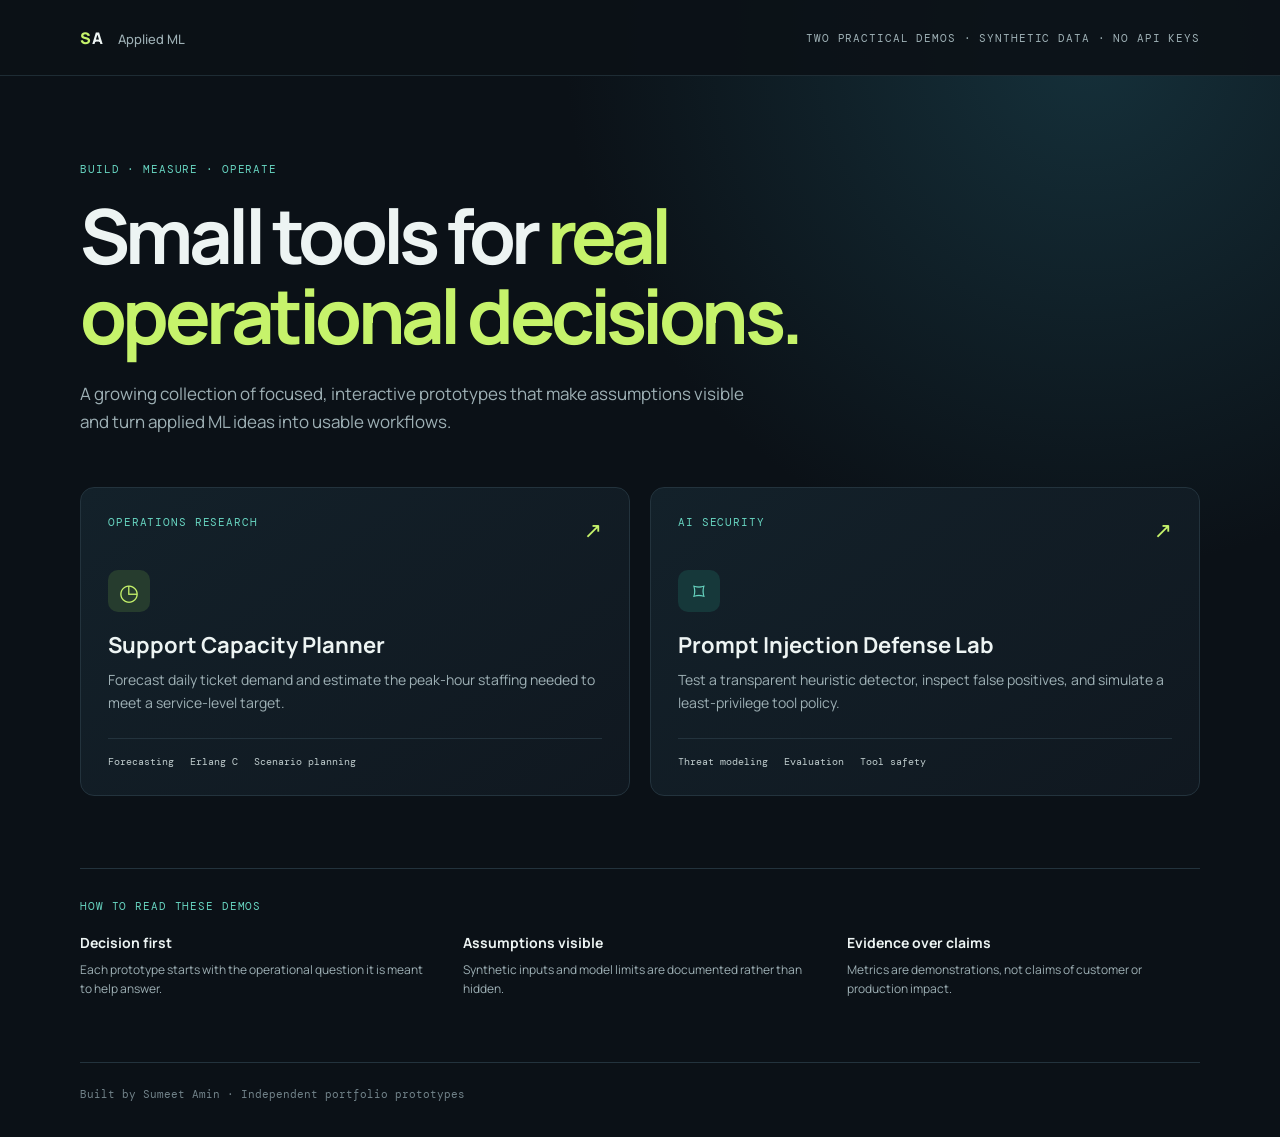
==== index.html @ 82129cc0 "Add support capacity planner and prompt injection lab" ====
<!doctype html>
<html lang="en">
<head>
  <meta charset="utf-8">
  <meta name="viewport" content="width=device-width, initial-scale=1">
  <meta name="description" content="Practical browser-based prototypes for ML operations and AI safety.">
  <title>Applied ML & AI Prototypes</title>
  <link rel="stylesheet" href="styles.css">
</head>
<body>
  <header class="site-header">
    <a class="brand" href="./">SA <span>Applied ML</span></a>
    <span class="header-note">Two practical demos · synthetic data · no API keys</span>
  </header>
  <main class="landing wrap">
    <p class="eyebrow">BUILD · MEASURE · OPERATE</p>
    <h1>Small tools for <span>real operational decisions.</span></h1>
    <p class="lede">A growing collection of focused, interactive prototypes that make assumptions visible and turn applied ML ideas into usable workflows.</p>
    <section class="project-grid" aria-label="Project demos">
      <a class="project-card" href="apps/support-capacity-planner/">
        <div class="card-top"><span class="tag">OPERATIONS RESEARCH</span><span class="arrow">↗</span></div>
        <div class="icon-box">◷</div>
        <h2>Support Capacity Planner</h2>
        <p>Forecast daily ticket demand and estimate the peak-hour staffing needed to meet a service-level target.</p>
        <div class="card-foot"><span>Forecasting</span><span>Erlang C</span><span>Scenario planning</span></div>
      </a>
      <a class="project-card" href="apps/prompt-injection-defense-lab/">
        <div class="card-top"><span class="tag">AI SECURITY</span><span class="arrow">↗</span></div>
        <div class="icon-box shield">⌑</div>
        <h2>Prompt Injection Defense Lab</h2>
        <p>Test a transparent heuristic detector, inspect false positives, and simulate a least-privilege tool policy.</p>
        <div class="card-foot"><span>Threat modeling</span><span>Evaluation</span><span>Tool safety</span></div>
      </a>
    </section>
    <section class="principles">
      <p class="eyebrow">HOW TO READ THESE DEMOS</p>
      <div class="principle-grid">
        <div><b>Decision first</b><span>Each prototype starts with the operational question it is meant to help answer.</span></div>
        <div><b>Assumptions visible</b><span>Synthetic inputs and model limits are documented rather than hidden.</span></div>
        <div><b>Evidence over claims</b><span>Metrics are demonstrations, not claims of customer or production impact.</span></div>
      </div>
    </section>
    <footer class="site-footer">Built by Sumeet Amin · Independent portfolio prototypes</footer>
  </main>
</body>
</html>
---- styles.css ----
@import url('https://fonts.googleapis.com/css2?family=DM+Mono:wght@400;500&family=Manrope:wght@400;500;600;700;800&display=swap');
:root{--bg:#0b1117;--panel:#111c24;--panel2:#14212a;--line:#23333d;--text:#edf4f3;--muted:#9eb0b5;--lime:#c6f36b;--teal:#67d4c0;--orange:#ffb86b;--red:#ff7e77;--blue:#8cbcff;--mono:'DM Mono',monospace;--sans:'Manrope',system-ui,sans-serif}
*{box-sizing:border-box}html{background:var(--bg);scroll-behavior:smooth}body{margin:0;background:radial-gradient(ellipse at 85% 4%,#15303a 0,transparent 34%),var(--bg);color:var(--text);font-family:var(--sans);min-height:100vh}a{color:inherit;text-decoration:none}.wrap{width:min(1120px,calc(100% - 48px));margin:auto}.site-header{height:76px;display:flex;align-items:center;justify-content:space-between;padding:0 max(24px,calc((100% - 1120px)/2));border-bottom:1px solid #1e2c34;background:#0b1117e8}.brand{font-weight:800;letter-spacing:.06em}.brand:first-letter{color:var(--lime)}.brand span{margin-left:10px;font-size:13px;color:var(--muted);font-weight:500;letter-spacing:0}.header-note,.eyebrow,.tag,.mono,.metric-label{font-family:var(--mono);font-size:11px;letter-spacing:.08em;text-transform:uppercase;color:var(--muted)}.landing{padding-top:86px}.eyebrow{color:var(--teal);margin:0 0 20px}.landing h1{font-size:clamp(42px,7vw,76px);line-height:1.05;max-width:860px;letter-spacing:-.06em;margin:0}.landing h1 span{color:var(--lime)}.lede{font-size:17px;line-height:1.7;color:var(--muted);max-width:690px;margin:24px 0 50px}.project-grid{display:grid;grid-template-columns:repeat(2,minmax(0,1fr));gap:20px}.project-card{background:linear-gradient(145deg,#13212a,#101820);border:1px solid var(--line);padding:27px;border-radius:14px;transition:.2s;min-height:300px;display:flex;flex-direction:column}.project-card:hover{transform:translateY(-4px);border-color:#637b54;box-shadow:0 16px 50px #0005}.card-top{display:flex;justify-content:space-between}.tag{color:var(--teal)}.arrow{font-size:22px;color:var(--lime)}.icon-box{margin-top:25px;width:42px;height:42px;display:grid;place-items:center;border-radius:10px;background:#263c2e;color:var(--lime);font-size:23px}.icon-box.shield{background:#16383a;color:var(--teal)}.project-card h2{font-size:22px;margin:18px 0 8px}.project-card p{color:var(--muted);line-height:1.65;font-size:14px;margin:0 0 23px}.card-foot{margin-top:auto;border-top:1px solid var(--line);padding-top:16px;display:flex;gap:16px;flex-wrap:wrap;color:#c0cdce;font:10px var(--mono)}.principles{border-top:1px solid var(--line);margin-top:72px;padding-top:30px}.principle-grid{display:grid;grid-template-columns:repeat(3,1fr);gap:30px}.principle-grid div{display:grid;gap:8px}.principle-grid b{font-size:14px}.principle-grid span{color:var(--muted);font-size:12px;line-height:1.6}.site-footer{border-top:1px solid var(--line);color:#72838a;margin-top:64px;padding:24px 0 36px;font:11px var(--mono)}
.app-main{width:min(1180px,calc(100% - 40px));margin:36px auto 80px}.back{font:11px var(--mono);color:var(--teal);display:inline-block;margin-bottom:28px}.app-hero{display:flex;justify-content:space-between;align-items:end;gap:24px;margin-bottom:28px}.app-hero h1{font-size:clamp(34px,5vw,54px);letter-spacing:-.05em;margin:8px 0}.app-hero p{max-width:670px;color:var(--muted);line-height:1.6;margin:0}.status-pill{white-space:nowrap;color:var(--lime);border:1px solid #536c3a;border-radius:30px;padding:9px 13px;font:10px var(--mono);letter-spacing:.06em}.dashboard-grid{display:grid;grid-template-columns:300px minmax(0,1fr);gap:18px}.panel{background:#101a22;border:1px solid var(--line);border-radius:12px;padding:21px}.panel h2,.panel h3{margin:0 0 17px}.panel h2{font-size:15px}.panel h3{font-size:13px}.form-row{margin:17px 0}.form-row label{display:flex;justify-content:space-between;align-items:center;font-size:12px;color:#d7e1e1;margin-bottom:9px}.form-row output{font:11px var(--mono);color:var(--lime)}input[type=range]{width:100%;accent-color:var(--lime)}.select,select{width:100%;background:#0d151b;border:1px solid #32434b;color:var(--text);border-radius:7px;padding:10px;font:12px var(--sans)}.helper{font-size:10px;line-height:1.55;color:#7f9298;margin-top:6px}.btn{border:0;background:var(--lime);color:#17200e;padding:11px 14px;border-radius:7px;font:700 12px var(--sans);cursor:pointer}.btn:hover{filter:brightness(1.08)}.btn.secondary{color:var(--text);background:#23333d;border:1px solid #354750}.metrics{display:grid;grid-template-columns:repeat(4,1fr);gap:12px;margin-bottom:16px}.metric{background:var(--panel);border:1px solid var(--line);border-radius:10px;padding:15px}.metric-label{font-size:9px}.metric-value{font-size:24px;font-weight:700;margin:8px 0 4px}.metric-sub{font-size:10px;color:var(--muted)}.chart-panel{margin-bottom:16px}.chart{width:100%;height:230px;display:block;overflow:visible}.chart-label{fill:#91a3a8;font:10px var(--mono)}.grid-line{stroke:#273840;stroke-width:1}.bar{fill:#74c9b4}.bar.recent{fill:var(--lime)}.forecast-line{stroke:var(--orange);stroke-width:2;stroke-dasharray:5 4;fill:none}.forecast-dot{fill:var(--orange)}.table-wrap{overflow:auto}table{width:100%;border-collapse:collapse;font-size:11px}th{text-align:left;color:#86989e;font:9px var(--mono);text-transform:uppercase;letter-spacing:.05em;padding:11px 8px;border-bottom:1px solid var(--line)}td{padding:12px 8px;border-bottom:1px solid #1d2a31;color:#d7e1e1}td:first-child{color:#fff}.staff{color:var(--lime);font-weight:700}.warning{border-left:3px solid var(--orange);background:#28231a;padding:12px 14px;color:#d2c7a9;font-size:11px;line-height:1.6;margin-top:15px}.note{color:var(--muted);font-size:11px;line-height:1.65}.tabs{display:flex;gap:7px;border-bottom:1px solid var(--line);margin-bottom:18px}.tab{border:0;background:none;color:var(--muted);padding:12px 15px;font:11px var(--mono);cursor:pointer;border-bottom:2px solid transparent}.tab.active{color:var(--lime);border-bottom-color:var(--lime)}.tab-content{display:none}.tab-content.active{display:block}.input-area{width:100%;min-height:185px;resize:vertical;background:#0b1319;color:#e7f0ef;border:1px solid #33464f;border-radius:8px;padding:14px;font:12px/1.6 var(--mono)}.severity{display:inline-block;border-radius:20px;padding:6px 9px;font:10px var(--mono);letter-spacing:.05em}.severity.high{background:#482523;color:#ff9992}.severity.medium{background:#44361f;color:#ffd18c}.severity.low{background:#1c392f;color:#8ee3bd}.finding{border-bottom:1px solid var(--line);padding:12px 0;font-size:12px;line-height:1.5}.finding strong{color:#ffb0a8}.result-box{padding:14px;border-radius:8px;margin:15px 0;font-size:12px;line-height:1.55}.result-box.danger{background:#351f20;border:1px solid #683b3e}.result-box.safe{background:#152d27;border:1px solid #315d4d}.result-box.neutral{background:#202e35;border:1px solid #3b5059}.tool-grid{display:grid;grid-template-columns:repeat(2,1fr);gap:10px}.tool-option{background:#0e171d;border:1px solid var(--line);border-radius:8px;padding:12px;font-size:11px;cursor:pointer;color:var(--text)}.tool-option:hover,.tool-option.selected{border-color:var(--teal);background:#14282b}.tool-option.danger-tool{color:#ffb6af}.benchmark-summary{display:flex;gap:12px;flex-wrap:wrap;margin:18px 0}.benchmark-summary .metric{flex:1;min-width:110px}.benchmark-summary .metric-value{font-size:20px}.footer-small{color:#71848a;font:10px var(--mono);margin-top:22px}.code-chip{font:10px var(--mono);color:var(--teal);background:#1a2c32;padding:4px 6px;border-radius:4px}.two-col{display:grid;grid-template-columns:1fr 1fr;gap:16px}.divider{border:0;border-top:1px solid var(--line);margin:18px 0}
@media(max-width:850px){.dashboard-grid{grid-template-columns:1fr}.metrics{grid-template-columns:repeat(2,1fr)}.app-hero{display:block}.status-pill{display:inline-block;margin-top:15px}.principle-grid{grid-template-columns:1fr;gap:20px}}@media(max-width:600px){.wrap{width:calc(100% - 32px)}.site-header{padding:0 16px}.header-note{display:none}.landing{padding-top:56px}.project-grid{grid-template-columns:1fr}.project-card{min-height:270px}.app-main{width:calc(100% - 24px);margin-top:20px}.panel{padding:16px}.metrics{gap:8px}.metric{padding:11px}.metric-value{font-size:19px}.two-col{grid-template-columns:1fr}.chart{height:190px}}
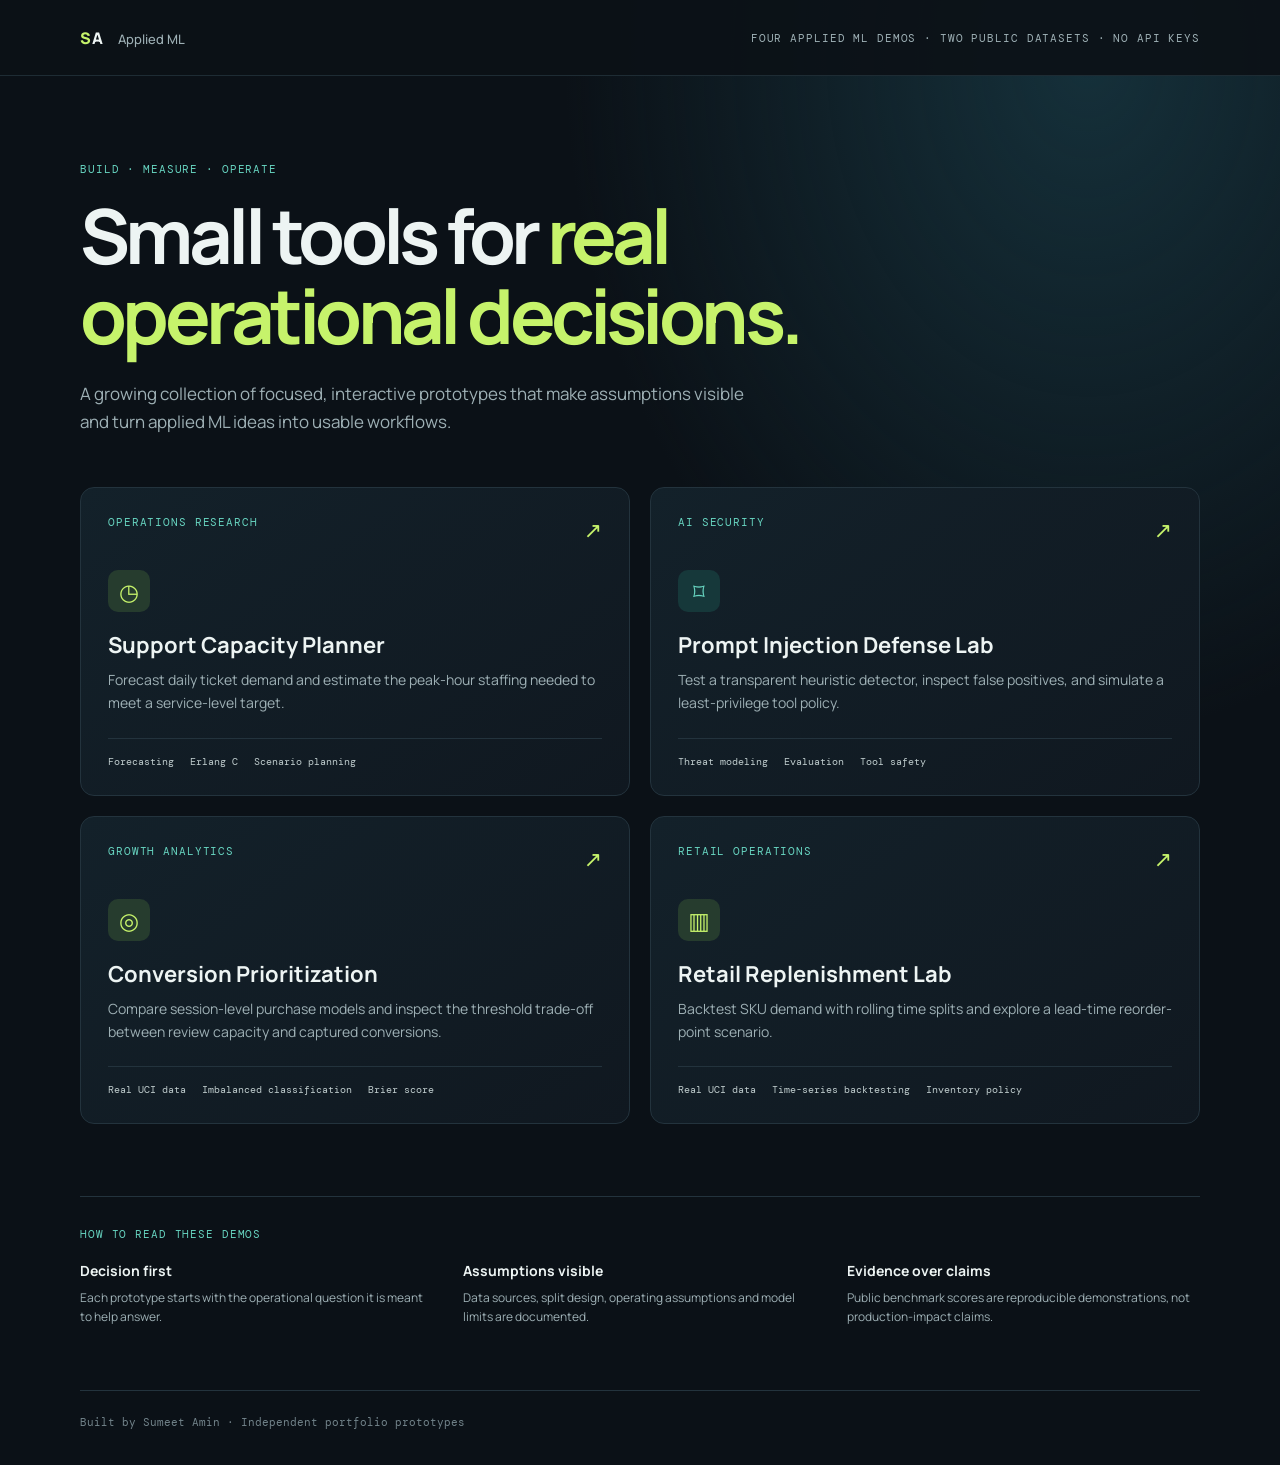
==== commit 77e4f990: "Add conversion and retail inventory projects on public data" ====
--- a/index.html
+++ b/index.html
@@ -10,7 +10,7 @@
 <body>
   <header class="site-header">
     <a class="brand" href="./">SA <span>Applied ML</span></a>
-    <span class="header-note">Two practical demos · synthetic data · no API keys</span>
+    <span class="header-note">Four applied ML demos · two public datasets · no API keys</span>
   </header>
   <main class="landing wrap">
     <p class="eyebrow">BUILD · MEASURE · OPERATE</p>
@@ -31,13 +31,27 @@
         <p>Test a transparent heuristic detector, inspect false positives, and simulate a least-privilege tool policy.</p>
         <div class="card-foot"><span>Threat modeling</span><span>Evaluation</span><span>Tool safety</span></div>
       </a>
+      <a class="project-card" href="apps/ecommerce-conversion/">
+        <div class="card-top"><span class="tag">GROWTH ANALYTICS</span><span class="arrow">↗</span></div>
+        <div class="icon-box">◎</div>
+        <h2>Conversion Prioritization</h2>
+        <p>Compare session-level purchase models and inspect the threshold trade-off between review capacity and captured conversions.</p>
+        <div class="card-foot"><span>Real UCI data</span><span>Imbalanced classification</span><span>Brier score</span></div>
+      </a>
+      <a class="project-card" href="apps/retail-inventory/">
+        <div class="card-top"><span class="tag">RETAIL OPERATIONS</span><span class="arrow">↗</span></div>
+        <div class="icon-box">▥</div>
+        <h2>Retail Replenishment Lab</h2>
+        <p>Backtest SKU demand with rolling time splits and explore a lead-time reorder-point scenario.</p>
+        <div class="card-foot"><span>Real UCI data</span><span>Time-series backtesting</span><span>Inventory policy</span></div>
+      </a>
     </section>
     <section class="principles">
       <p class="eyebrow">HOW TO READ THESE DEMOS</p>
       <div class="principle-grid">
         <div><b>Decision first</b><span>Each prototype starts with the operational question it is meant to help answer.</span></div>
-        <div><b>Assumptions visible</b><span>Synthetic inputs and model limits are documented rather than hidden.</span></div>
-        <div><b>Evidence over claims</b><span>Metrics are demonstrations, not claims of customer or production impact.</span></div>
+        <div><b>Assumptions visible</b><span>Data sources, split design, operating assumptions and model limits are documented.</span></div>
+        <div><b>Evidence over claims</b><span>Public benchmark scores are reproducible demonstrations, not production-impact claims.</span></div>
       </div>
     </section>
     <footer class="site-footer">Built by Sumeet Amin · Independent portfolio prototypes</footer>
--- a/styles.css
+++ b/styles.css
@@ -3,4 +3,5 @@
 *{box-sizing:border-box}html{background:var(--bg);scroll-behavior:smooth}body{margin:0;background:radial-gradient(ellipse at 85% 4%,#15303a 0,transparent 34%),var(--bg);color:var(--text);font-family:var(--sans);min-height:100vh}a{color:inherit;text-decoration:none}.wrap{width:min(1120px,calc(100% - 48px));margin:auto}.site-header{height:76px;display:flex;align-items:center;justify-content:space-between;padding:0 max(24px,calc((100% - 1120px)/2));border-bottom:1px solid #1e2c34;background:#0b1117e8}.brand{font-weight:800;letter-spacing:.06em}.brand:first-letter{color:var(--lime)}.brand span{margin-left:10px;font-size:13px;color:var(--muted);font-weight:500;letter-spacing:0}.header-note,.eyebrow,.tag,.mono,.metric-label{font-family:var(--mono);font-size:11px;letter-spacing:.08em;text-transform:uppercase;color:var(--muted)}.landing{padding-top:86px}.eyebrow{color:var(--teal);margin:0 0 20px}.landing h1{font-size:clamp(42px,7vw,76px);line-height:1.05;max-width:860px;letter-spacing:-.06em;margin:0}.landing h1 span{color:var(--lime)}.lede{font-size:17px;line-height:1.7;color:var(--muted);max-width:690px;margin:24px 0 50px}.project-grid{display:grid;grid-template-columns:repeat(2,minmax(0,1fr));gap:20px}.project-card{background:linear-gradient(145deg,#13212a,#101820);border:1px solid var(--line);padding:27px;border-radius:14px;transition:.2s;min-height:300px;display:flex;flex-direction:column}.project-card:hover{transform:translateY(-4px);border-color:#637b54;box-shadow:0 16px 50px #0005}.card-top{display:flex;justify-content:space-between}.tag{color:var(--teal)}.arrow{font-size:22px;color:var(--lime)}.icon-box{margin-top:25px;width:42px;height:42px;display:grid;place-items:center;border-radius:10px;background:#263c2e;color:var(--lime);font-size:23px}.icon-box.shield{background:#16383a;color:var(--teal)}.project-card h2{font-size:22px;margin:18px 0 8px}.project-card p{color:var(--muted);line-height:1.65;font-size:14px;margin:0 0 23px}.card-foot{margin-top:auto;border-top:1px solid var(--line);padding-top:16px;display:flex;gap:16px;flex-wrap:wrap;color:#c0cdce;font:10px var(--mono)}.principles{border-top:1px solid var(--line);margin-top:72px;padding-top:30px}.principle-grid{display:grid;grid-template-columns:repeat(3,1fr);gap:30px}.principle-grid div{display:grid;gap:8px}.principle-grid b{font-size:14px}.principle-grid span{color:var(--muted);font-size:12px;line-height:1.6}.site-footer{border-top:1px solid var(--line);color:#72838a;margin-top:64px;padding:24px 0 36px;font:11px var(--mono)}
 .app-main{width:min(1180px,calc(100% - 40px));margin:36px auto 80px}.back{font:11px var(--mono);color:var(--teal);display:inline-block;margin-bottom:28px}.app-hero{display:flex;justify-content:space-between;align-items:end;gap:24px;margin-bottom:28px}.app-hero h1{font-size:clamp(34px,5vw,54px);letter-spacing:-.05em;margin:8px 0}.app-hero p{max-width:670px;color:var(--muted);line-height:1.6;margin:0}.status-pill{white-space:nowrap;color:var(--lime);border:1px solid #536c3a;border-radius:30px;padding:9px 13px;font:10px var(--mono);letter-spacing:.06em}.dashboard-grid{display:grid;grid-template-columns:300px minmax(0,1fr);gap:18px}.panel{background:#101a22;border:1px solid var(--line);border-radius:12px;padding:21px}.panel h2,.panel h3{margin:0 0 17px}.panel h2{font-size:15px}.panel h3{font-size:13px}.form-row{margin:17px 0}.form-row label{display:flex;justify-content:space-between;align-items:center;font-size:12px;color:#d7e1e1;margin-bottom:9px}.form-row output{font:11px var(--mono);color:var(--lime)}input[type=range]{width:100%;accent-color:var(--lime)}.select,select{width:100%;background:#0d151b;border:1px solid #32434b;color:var(--text);border-radius:7px;padding:10px;font:12px var(--sans)}.helper{font-size:10px;line-height:1.55;color:#7f9298;margin-top:6px}.btn{border:0;background:var(--lime);color:#17200e;padding:11px 14px;border-radius:7px;font:700 12px var(--sans);cursor:pointer}.btn:hover{filter:brightness(1.08)}.btn.secondary{color:var(--text);background:#23333d;border:1px solid #354750}.metrics{display:grid;grid-template-columns:repeat(4,1fr);gap:12px;margin-bottom:16px}.metric{background:var(--panel);border:1px solid var(--line);border-radius:10px;padding:15px}.metric-label{font-size:9px}.metric-value{font-size:24px;font-weight:700;margin:8px 0 4px}.metric-sub{font-size:10px;color:var(--muted)}.chart-panel{margin-bottom:16px}.chart{width:100%;height:230px;display:block;overflow:visible}.chart-label{fill:#91a3a8;font:10px var(--mono)}.grid-line{stroke:#273840;stroke-width:1}.bar{fill:#74c9b4}.bar.recent{fill:var(--lime)}.forecast-line{stroke:var(--orange);stroke-width:2;stroke-dasharray:5 4;fill:none}.forecast-dot{fill:var(--orange)}.table-wrap{overflow:auto}table{width:100%;border-collapse:collapse;font-size:11px}th{text-align:left;color:#86989e;font:9px var(--mono);text-transform:uppercase;letter-spacing:.05em;padding:11px 8px;border-bottom:1px solid var(--line)}td{padding:12px 8px;border-bottom:1px solid #1d2a31;color:#d7e1e1}td:first-child{color:#fff}.staff{color:var(--lime);font-weight:700}.warning{border-left:3px solid var(--orange);background:#28231a;padding:12px 14px;color:#d2c7a9;font-size:11px;line-height:1.6;margin-top:15px}.note{color:var(--muted);font-size:11px;line-height:1.65}.tabs{display:flex;gap:7px;border-bottom:1px solid var(--line);margin-bottom:18px}.tab{border:0;background:none;color:var(--muted);padding:12px 15px;font:11px var(--mono);cursor:pointer;border-bottom:2px solid transparent}.tab.active{color:var(--lime);border-bottom-color:var(--lime)}.tab-content{display:none}.tab-content.active{display:block}.input-area{width:100%;min-height:185px;resize:vertical;background:#0b1319;color:#e7f0ef;border:1px solid #33464f;border-radius:8px;padding:14px;font:12px/1.6 var(--mono)}.severity{display:inline-block;border-radius:20px;padding:6px 9px;font:10px var(--mono);letter-spacing:.05em}.severity.high{background:#482523;color:#ff9992}.severity.medium{background:#44361f;color:#ffd18c}.severity.low{background:#1c392f;color:#8ee3bd}.finding{border-bottom:1px solid var(--line);padding:12px 0;font-size:12px;line-height:1.5}.finding strong{color:#ffb0a8}.result-box{padding:14px;border-radius:8px;margin:15px 0;font-size:12px;line-height:1.55}.result-box.danger{background:#351f20;border:1px solid #683b3e}.result-box.safe{background:#152d27;border:1px solid #315d4d}.result-box.neutral{background:#202e35;border:1px solid #3b5059}.tool-grid{display:grid;grid-template-columns:repeat(2,1fr);gap:10px}.tool-option{background:#0e171d;border:1px solid var(--line);border-radius:8px;padding:12px;font-size:11px;cursor:pointer;color:var(--text)}.tool-option:hover,.tool-option.selected{border-color:var(--teal);background:#14282b}.tool-option.danger-tool{color:#ffb6af}.benchmark-summary{display:flex;gap:12px;flex-wrap:wrap;margin:18px 0}.benchmark-summary .metric{flex:1;min-width:110px}.benchmark-summary .metric-value{font-size:20px}.footer-small{color:#71848a;font:10px var(--mono);margin-top:22px}.code-chip{font:10px var(--mono);color:var(--teal);background:#1a2c32;padding:4px 6px;border-radius:4px}.two-col{display:grid;grid-template-columns:1fr 1fr;gap:16px}.divider{border:0;border-top:1px solid var(--line);margin:18px 0}
 @media(max-width:850px){.dashboard-grid{grid-template-columns:1fr}.metrics{grid-template-columns:repeat(2,1fr)}.app-hero{display:block}.status-pill{display:inline-block;margin-top:15px}.principle-grid{grid-template-columns:1fr;gap:20px}}@media(max-width:600px){.wrap{width:calc(100% - 32px)}.site-header{padding:0 16px}.header-note{display:none}.landing{padding-top:56px}.project-grid{grid-template-columns:1fr}.project-card{min-height:270px}.app-main{width:calc(100% - 24px);margin-top:20px}.panel{padding:16px}.metrics{gap:8px}.metric{padding:11px}.metric-value{font-size:19px}.two-col{grid-template-columns:1fr}.chart{height:190px}}
+.finding details{margin-top:8px}.finding summary{color:var(--teal);cursor:pointer;font-size:10px}.finding code{display:block;margin-top:8px;white-space:pre-wrap;overflow-wrap:anywhere;padding:9px;background:#0b1319;border-radius:6px;color:#c9d7d8;font:11px/1.5 var(--mono)}
 
